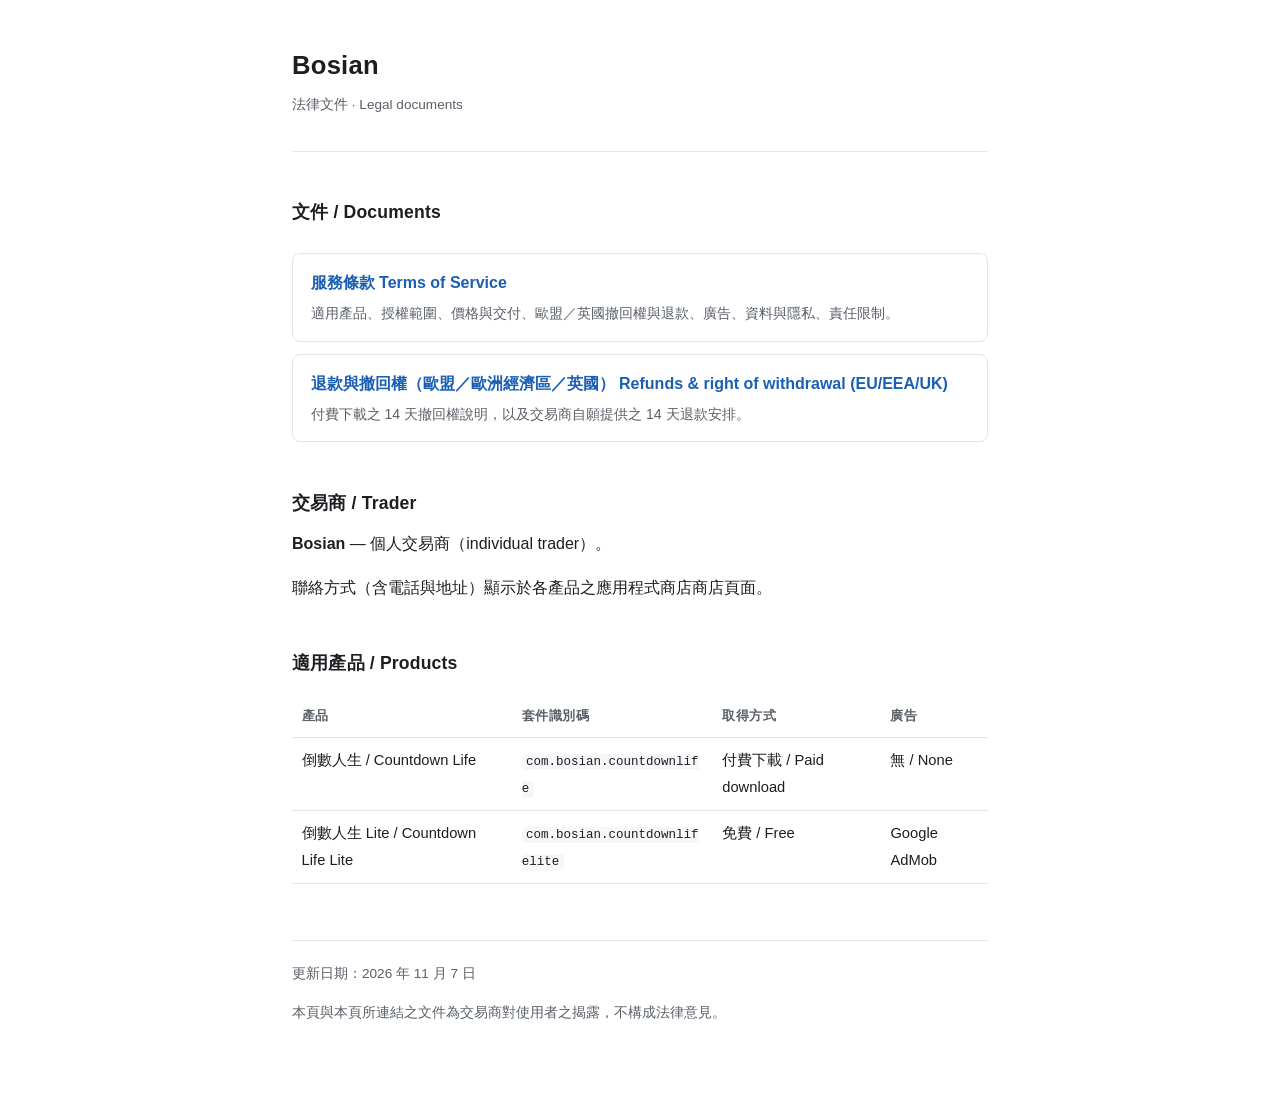
==== index.html @ ff0c312d "Bosian legal documents: Terms of Service + EU/UK refunds (zh-Hant, en) Google Play trader declaratio" ====
<!DOCTYPE html>
<html lang="zh-Hant">
<head>
<meta charset="utf-8">
<meta name="viewport" content="width=device-width, initial-scale=1">
<title>Bosian — 法律文件 / Legal documents</title>
<meta name="description" content="Bosian 之應用程式法律文件：服務條款、退款與撤回權。">
<link rel="stylesheet" href="assets/style.css">
</head>
<body>
<div class="wrap">

<header class="doc">
  <h1>Bosian</h1>
  <p class="meta">法律文件 · Legal documents</p>
</header>

<h2>文件 / Documents</h2>

<ul class="doc-list">
  <li>
    <a href="terms.html">服務條款</a>
    <a href="terms.en.html" style="font-weight:600">Terms of Service</a>
    <span>適用產品、授權範圍、價格與交付、歐盟／英國撤回權與退款、廣告、資料與隱私、責任限制。</span>
  </li>
  <li>
    <a href="refund.html">退款與撤回權（歐盟／歐洲經濟區／英國）</a>
    <a href="refund.en.html" style="font-weight:600">Refunds &amp; right of withdrawal (EU/EEA/UK)</a>
    <span>付費下載之 14 天撤回權說明，以及交易商自願提供之 14 天退款安排。</span>
  </li>
</ul>

<h2>交易商 / Trader</h2>

<p><strong>Bosian</strong> — 個人交易商（individual trader）。</p>

<p>聯絡方式（含電話與地址）顯示於各產品之應用程式商店商店頁面。</p>

<h2>適用產品 / Products</h2>

<table>
  <thead>
    <tr><th>產品</th><th>套件識別碼</th><th>取得方式</th><th>廣告</th></tr>
  </thead>
  <tbody>
    <tr>
      <td>倒數人生 / Countdown Life</td>
      <td><code>com.bosian.countdownlife</code></td>
      <td>付費下載 / Paid download</td>
      <td>無 / None</td>
    </tr>
    <tr>
      <td>倒數人生 Lite / Countdown Life Lite</td>
      <td><code>com.bosian.countdownlifelite</code></td>
      <td>免費 / Free</td>
      <td>Google AdMob</td>
    </tr>
  </tbody>
</table>

<footer class="doc">
  <p>更新日期：2026 年 11 月 7 日</p>
  <p>本頁與本頁所連結之文件為交易商對使用者之揭露，不構成法律意見。</p>
</footer>

</div>
</body>
</html>
---- assets/style.css ----
:root {
  --fg: #1c1e21;
  --fg-muted: #5a6068;
  --bg: #ffffff;
  --bg-soft: #f6f7f8;
  --line: #e3e5e8;
  --accent: #1a5fb4;
}

@media (prefers-color-scheme: dark) {
  :root {
    --fg: #e8eaed;
    --fg-muted: #9aa0a6;
    --bg: #16181c;
    --bg-soft: #1f2228;
    --line: #2e3238;
    --accent: #8ab4f8;
  }
}

* {
  box-sizing: border-box;
}

body {
  margin: 0;
  padding: 0;
  background: var(--bg);
  color: var(--fg);
  font-family: -apple-system, BlinkMacSystemFont, "Segoe UI", "Noto Sans TC",
    "PingFang TC", "Microsoft JhengHei", Roboto, Helvetica, Arial, sans-serif;
  font-size: 16px;
  line-height: 1.85;
  -webkit-text-size-adjust: 100%;
}

.wrap {
  max-width: 46rem;
  margin: 0 auto;
  padding: 3rem 1.25rem 5rem;
}

header.doc {
  border-bottom: 1px solid var(--line);
  padding-bottom: 1.25rem;
  margin-bottom: 2rem;
}

.lang {
  font-size: 0.85rem;
  color: var(--fg-muted);
  margin-bottom: 1rem;
}

.lang a {
  color: var(--accent);
  text-decoration: none;
}

.lang a:hover {
  text-decoration: underline;
}

h1 {
  font-size: 1.6rem;
  line-height: 1.4;
  margin: 0 0 0.5rem;
  letter-spacing: 0.01em;
}

.meta {
  font-size: 0.85rem;
  color: var(--fg-muted);
}

h2 {
  font-size: 1.1rem;
  margin: 2.4rem 0 0.6rem;
  padding-top: 0.4rem;
  letter-spacing: 0.01em;
}

h3 {
  font-size: 1rem;
  margin: 1.6rem 0 0.4rem;
}

p,
li {
  margin: 0 0 0.85rem;
}

ul,
ol {
  padding-left: 1.4rem;
  margin: 0 0 0.85rem;
}

a {
  color: var(--accent);
}

table {
  width: 100%;
  border-collapse: collapse;
  margin: 1rem 0 1.5rem;
  font-size: 0.92rem;
}

th,
td {
  text-align: left;
  padding: 0.55rem 0.6rem;
  border-bottom: 1px solid var(--line);
  vertical-align: top;
}

th {
  font-weight: 600;
  color: var(--fg-muted);
  font-size: 0.82rem;
  letter-spacing: 0.04em;
  text-transform: uppercase;
}

code {
  font-family: ui-monospace, SFMono-Regular, Menlo, Consolas, monospace;
  font-size: 0.85em;
  background: var(--bg-soft);
  padding: 0.1em 0.35em;
  border-radius: 4px;
  word-break: break-all;
}

.note {
  background: var(--bg-soft);
  border-left: 3px solid var(--line);
  padding: 0.9rem 1rem;
  border-radius: 0 6px 6px 0;
  margin: 1.25rem 0;
  font-size: 0.93rem;
}

.note p:last-child {
  margin-bottom: 0;
}

.callout {
  border: 1px solid var(--line);
  border-radius: 8px;
  padding: 1rem 1.1rem;
  margin: 1.25rem 0;
  font-size: 0.93rem;
}

.callout p:last-child {
  margin-bottom: 0;
}

footer.doc {
  margin-top: 3.5rem;
  padding-top: 1.25rem;
  border-top: 1px solid var(--line);
  font-size: 0.85rem;
  color: var(--fg-muted);
}

footer.doc a {
  color: var(--accent);
}

.doc-list {
  list-style: none;
  padding: 0;
  margin: 1.5rem 0 0;
}

.doc-list li {
  border: 1px solid var(--line);
  border-radius: 8px;
  padding: 0.9rem 1.1rem;
  margin-bottom: 0.75rem;
}

.doc-list a {
  font-weight: 600;
  text-decoration: none;
}

.doc-list a:hover {
  text-decoration: underline;
}

.doc-list span {
  display: block;
  font-size: 0.88rem;
  color: var(--fg-muted);
  margin-top: 0.15rem;
}
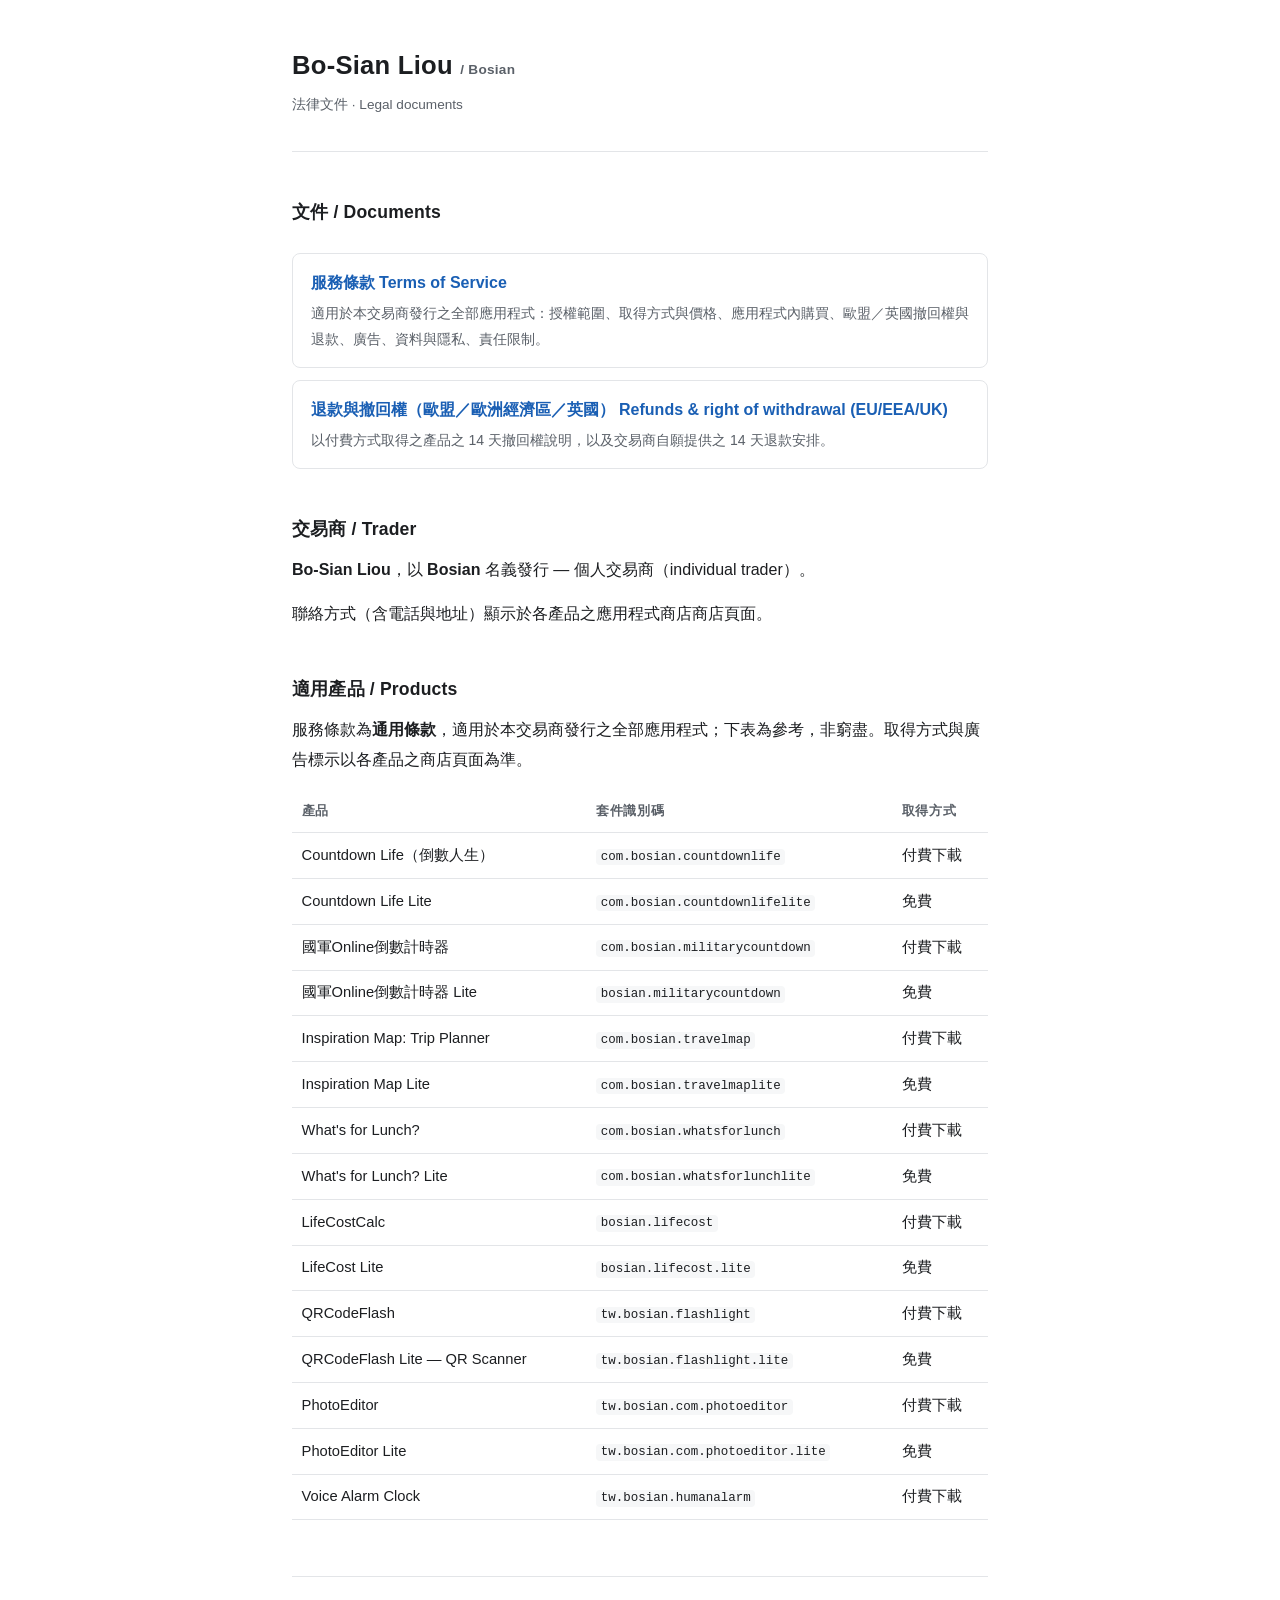
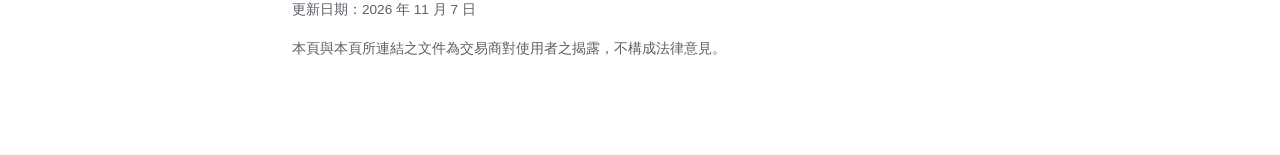
==== commit f61065cc: "改成通用條款：涵蓋全部 15 支已上架 app，交易商名改用 Play 實際顯示的 Bo-Sian Liou - 主文不再逐支列舉 app，改按「取得方式」（付費下載／免費／IAP）定規；附錄 A 為" ====
--- a/index.html
+++ b/index.html
@@ -3,15 +3,15 @@
 <head>
 <meta charset="utf-8">
 <meta name="viewport" content="width=device-width, initial-scale=1">
-<title>Bosian — 法律文件 / Legal documents</title>
-<meta name="description" content="Bosian 之應用程式法律文件：服務條款、退款與撤回權。">
+<title>Bo-Sian Liou (Bosian) — 法律文件 / Legal documents</title>
+<meta name="description" content="Bo-Sian Liou（Bosian）所發行應用程式之法律文件：服務條款、退款與撤回權。">
 <link rel="stylesheet" href="assets/style.css">
 </head>
 <body>
 <div class="wrap">
 
 <header class="doc">
-  <h1>Bosian</h1>
+  <h1>Bo-Sian Liou <span class="meta">/ Bosian</span></h1>
   <p class="meta">法律文件 · Legal documents</p>
 </header>
 
@@ -21,40 +21,45 @@
   <li>
     <a href="terms.html">服務條款</a>
     <a href="terms.en.html" style="font-weight:600">Terms of Service</a>
-    <span>適用產品、授權範圍、價格與交付、歐盟／英國撤回權與退款、廣告、資料與隱私、責任限制。</span>
+    <span>適用於本交易商發行之全部應用程式：授權範圍、取得方式與價格、應用程式內購買、歐盟／英國撤回權與退款、廣告、資料與隱私、責任限制。</span>
   </li>
   <li>
     <a href="refund.html">退款與撤回權（歐盟／歐洲經濟區／英國）</a>
     <a href="refund.en.html" style="font-weight:600">Refunds &amp; right of withdrawal (EU/EEA/UK)</a>
-    <span>付費下載之 14 天撤回權說明，以及交易商自願提供之 14 天退款安排。</span>
+    <span>以付費方式取得之產品之 14 天撤回權說明，以及交易商自願提供之 14 天退款安排。</span>
   </li>
 </ul>
 
 <h2>交易商 / Trader</h2>
 
-<p><strong>Bosian</strong> — 個人交易商（individual trader）。</p>
+<p><strong>Bo-Sian Liou</strong>，以 <strong>Bosian</strong> 名義發行 — 個人交易商（individual trader）。</p>
 
 <p>聯絡方式（含電話與地址）顯示於各產品之應用程式商店商店頁面。</p>
 
 <h2>適用產品 / Products</h2>
 
+<p>服務條款為<strong>通用條款</strong>，適用於本交易商發行之全部應用程式；下表為參考，非窮盡。取得方式與廣告標示以各產品之商店頁面為準。</p>
+
 <table>
   <thead>
-    <tr><th>產品</th><th>套件識別碼</th><th>取得方式</th><th>廣告</th></tr>
+    <tr><th>產品</th><th>套件識別碼</th><th>取得方式</th></tr>
   </thead>
   <tbody>
-    <tr>
-      <td>倒數人生 / Countdown Life</td>
-      <td><code>com.bosian.countdownlife</code></td>
-      <td>付費下載 / Paid download</td>
-      <td>無 / None</td>
-    </tr>
-    <tr>
-      <td>倒數人生 Lite / Countdown Life Lite</td>
-      <td><code>com.bosian.countdownlifelite</code></td>
-      <td>免費 / Free</td>
-      <td>Google AdMob</td>
-    </tr>
+    <tr><td>Countdown Life（倒數人生）</td><td><code>com.bosian.countdownlife</code></td><td>付費下載</td></tr>
+    <tr><td>Countdown Life Lite</td><td><code>com.bosian.countdownlifelite</code></td><td>免費</td></tr>
+    <tr><td>國軍Online倒數計時器</td><td><code>com.bosian.militarycountdown</code></td><td>付費下載</td></tr>
+    <tr><td>國軍Online倒數計時器 Lite</td><td><code>bosian.militarycountdown</code></td><td>免費</td></tr>
+    <tr><td>Inspiration Map: Trip Planner</td><td><code>com.bosian.travelmap</code></td><td>付費下載</td></tr>
+    <tr><td>Inspiration Map Lite</td><td><code>com.bosian.travelmaplite</code></td><td>免費</td></tr>
+    <tr><td>What's for Lunch?</td><td><code>com.bosian.whatsforlunch</code></td><td>付費下載</td></tr>
+    <tr><td>What's for Lunch? Lite</td><td><code>com.bosian.whatsforlunchlite</code></td><td>免費</td></tr>
+    <tr><td>LifeCostCalc</td><td><code>bosian.lifecost</code></td><td>付費下載</td></tr>
+    <tr><td>LifeCost Lite</td><td><code>bosian.lifecost.lite</code></td><td>免費</td></tr>
+    <tr><td>QRCodeFlash</td><td><code>tw.bosian.flashlight</code></td><td>付費下載</td></tr>
+    <tr><td>QRCodeFlash Lite — QR Scanner</td><td><code>tw.bosian.flashlight.lite</code></td><td>免費</td></tr>
+    <tr><td>PhotoEditor</td><td><code>tw.bosian.com.photoeditor</code></td><td>付費下載</td></tr>
+    <tr><td>PhotoEditor Lite</td><td><code>tw.bosian.com.photoeditor.lite</code></td><td>免費</td></tr>
+    <tr><td>Voice Alarm Clock</td><td><code>tw.bosian.humanalarm</code></td><td>付費下載</td></tr>
   </tbody>
 </table>
 
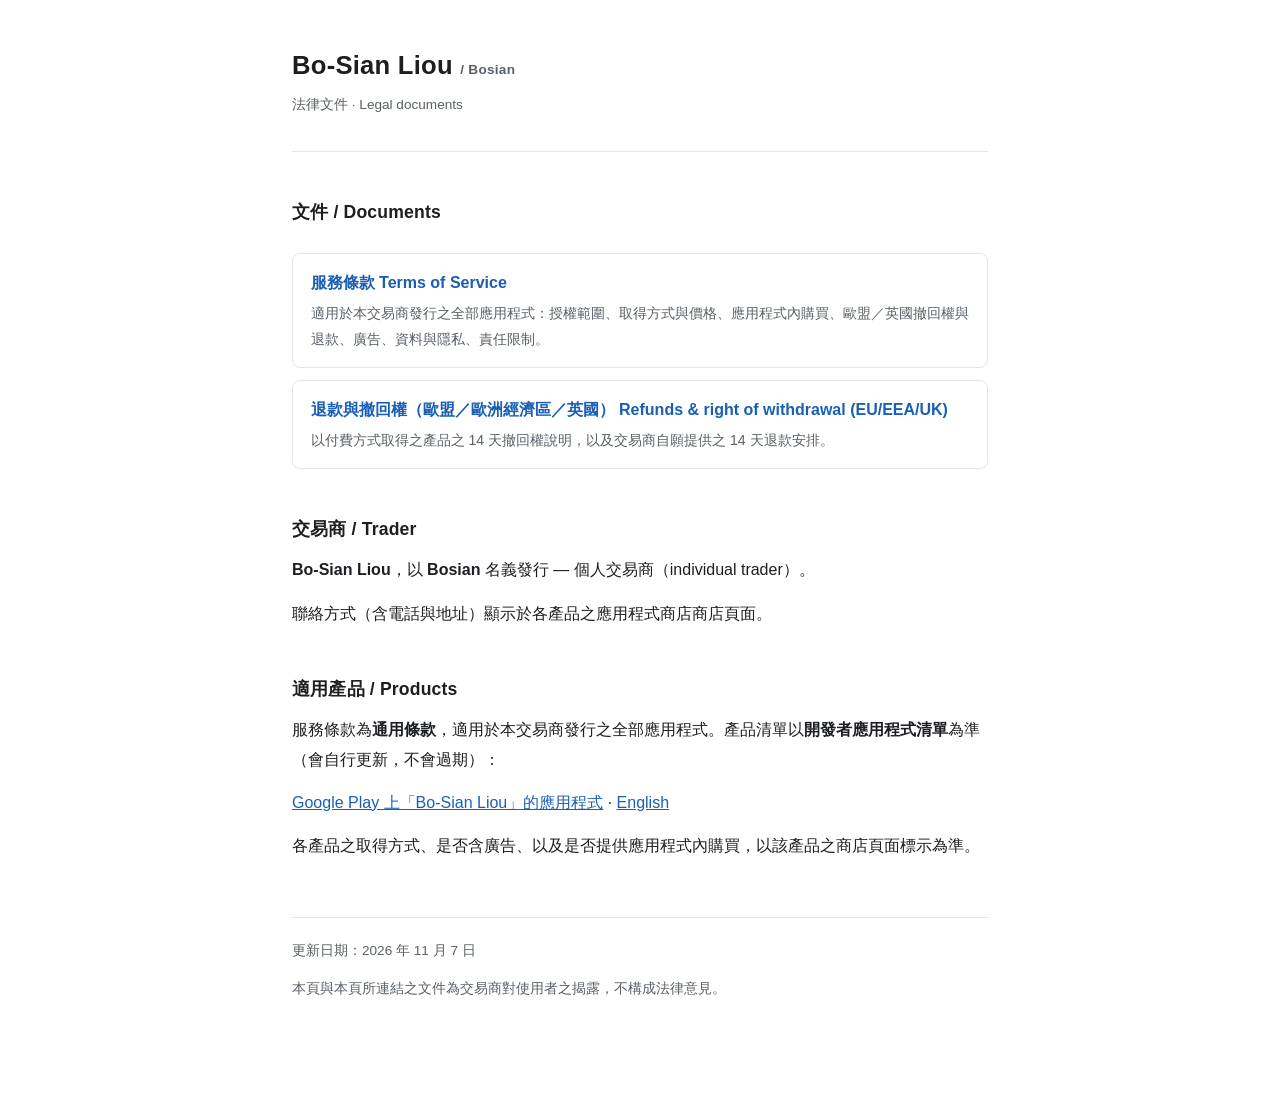
==== commit bc3e641c: "移除附錄 A（15 列產品表）：改指向開發者應用程式清單 package name 對使用者是無意義字串，產品身分由商店頁＋開發者名就已確定； 手寫清單會過期、且容易被讀成「只有列出的才適用」（Pho" ====
--- a/index.html
+++ b/index.html
@@ -38,30 +38,12 @@
 
 <h2>適用產品 / Products</h2>
 
-<p>服務條款為<strong>通用條款</strong>，適用於本交易商發行之全部應用程式；下表為參考，非窮盡。取得方式與廣告標示以各產品之商店頁面為準。</p>
+<p>服務條款為<strong>通用條款</strong>，適用於本交易商發行之全部應用程式。產品清單以<strong>開發者應用程式清單</strong>為準（會自行更新，不會過期）：</p>
 
-<table>
-  <thead>
-    <tr><th>產品</th><th>套件識別碼</th><th>取得方式</th></tr>
-  </thead>
-  <tbody>
-    <tr><td>Countdown Life（倒數人生）</td><td><code>com.bosian.countdownlife</code></td><td>付費下載</td></tr>
-    <tr><td>Countdown Life Lite</td><td><code>com.bosian.countdownlifelite</code></td><td>免費</td></tr>
-    <tr><td>國軍Online倒數計時器</td><td><code>com.bosian.militarycountdown</code></td><td>付費下載</td></tr>
-    <tr><td>國軍Online倒數計時器 Lite</td><td><code>bosian.militarycountdown</code></td><td>免費</td></tr>
-    <tr><td>Inspiration Map: Trip Planner</td><td><code>com.bosian.travelmap</code></td><td>付費下載</td></tr>
-    <tr><td>Inspiration Map Lite</td><td><code>com.bosian.travelmaplite</code></td><td>免費</td></tr>
-    <tr><td>What's for Lunch?</td><td><code>com.bosian.whatsforlunch</code></td><td>付費下載</td></tr>
-    <tr><td>What's for Lunch? Lite</td><td><code>com.bosian.whatsforlunchlite</code></td><td>免費</td></tr>
-    <tr><td>LifeCostCalc</td><td><code>bosian.lifecost</code></td><td>付費下載</td></tr>
-    <tr><td>LifeCost Lite</td><td><code>bosian.lifecost.lite</code></td><td>免費</td></tr>
-    <tr><td>QRCodeFlash</td><td><code>tw.bosian.flashlight</code></td><td>付費下載</td></tr>
-    <tr><td>QRCodeFlash Lite — QR Scanner</td><td><code>tw.bosian.flashlight.lite</code></td><td>免費</td></tr>
-    <tr><td>PhotoEditor</td><td><code>tw.bosian.com.photoeditor</code></td><td>付費下載</td></tr>
-    <tr><td>PhotoEditor Lite</td><td><code>tw.bosian.com.photoeditor.lite</code></td><td>免費</td></tr>
-    <tr><td>Voice Alarm Clock</td><td><code>tw.bosian.humanalarm</code></td><td>付費下載</td></tr>
-  </tbody>
-</table>
+<p><a href="https://play.google.com/store/apps/developer?id=Bo-Sian+Liou">Google Play 上「Bo-Sian Liou」的應用程式</a> ·
+<a href="https://play.google.com/store/apps/developer?id=Bo-Sian+Liou&hl=en">English</a></p>
+
+<p>各產品之取得方式、是否含廣告、以及是否提供應用程式內購買，以該產品之商店頁面標示為準。</p>
 
 <footer class="doc">
   <p>更新日期：2026 年 11 月 7 日</p>
